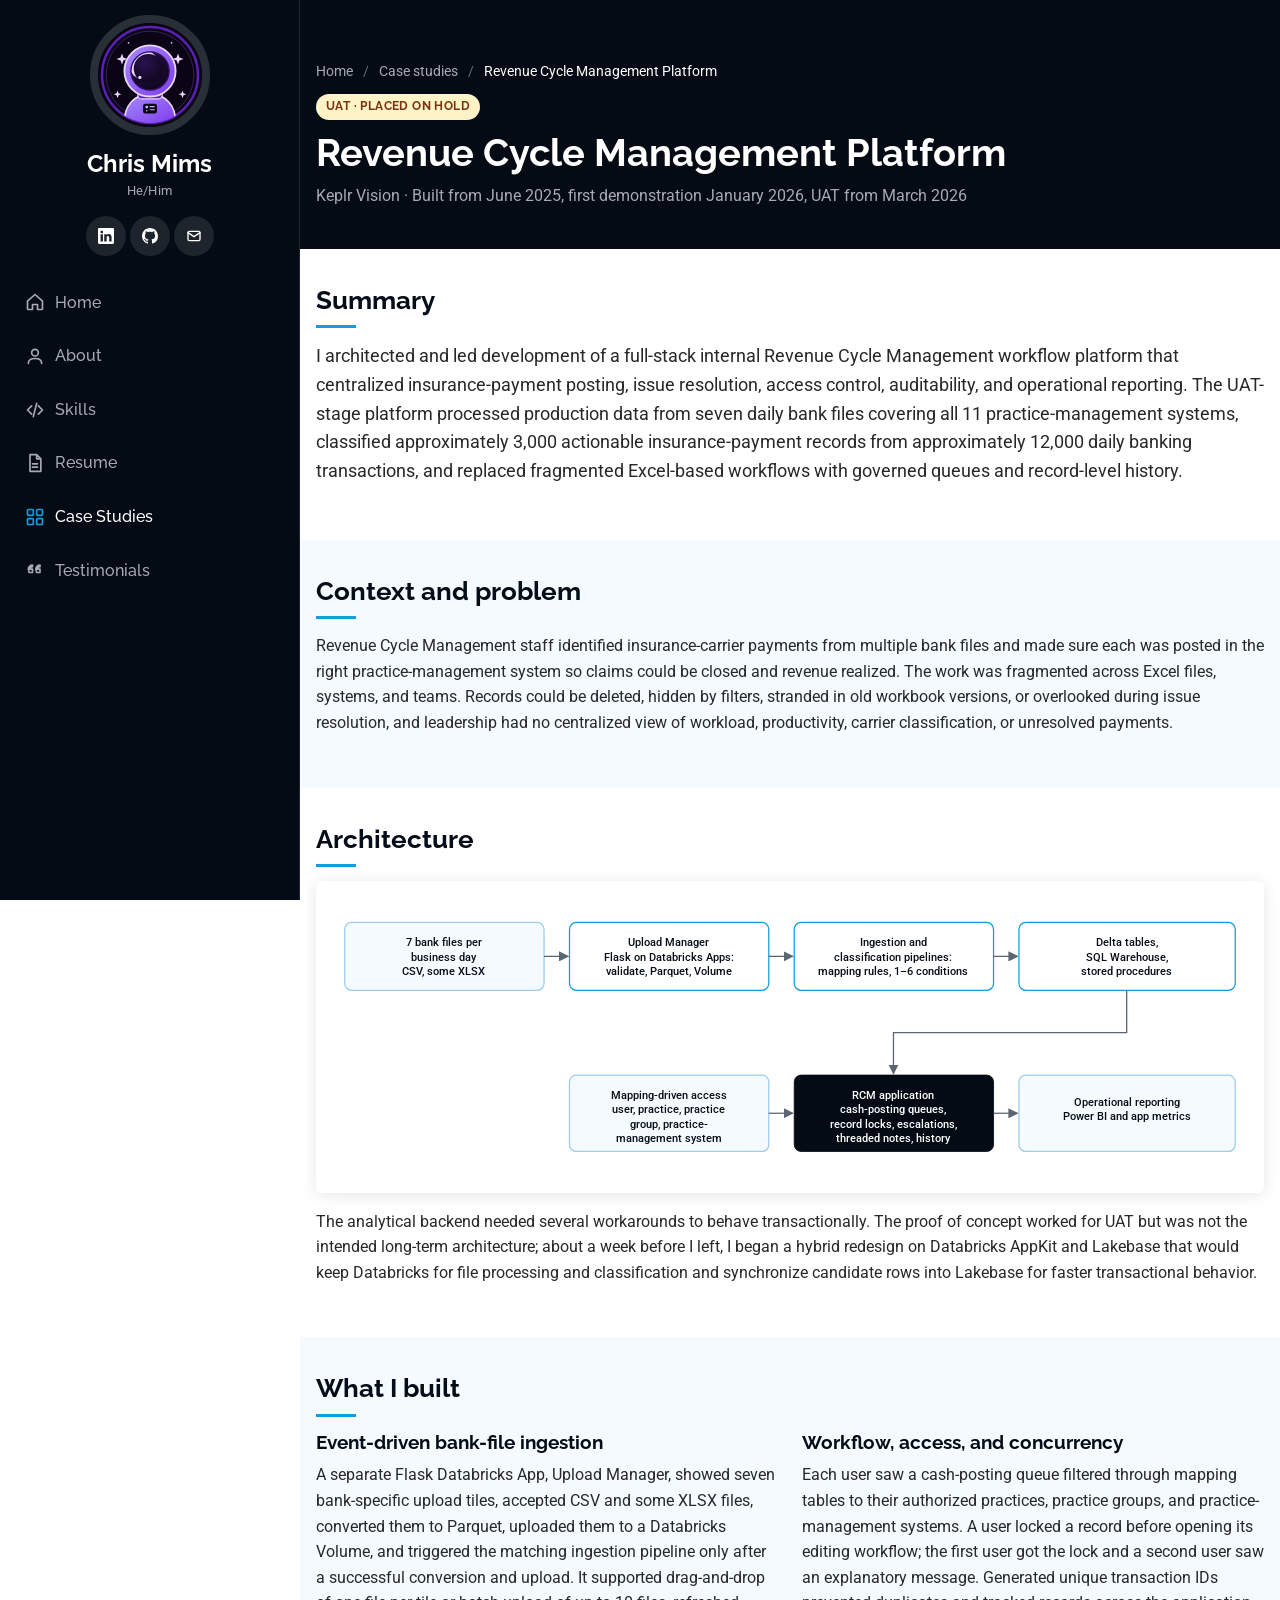
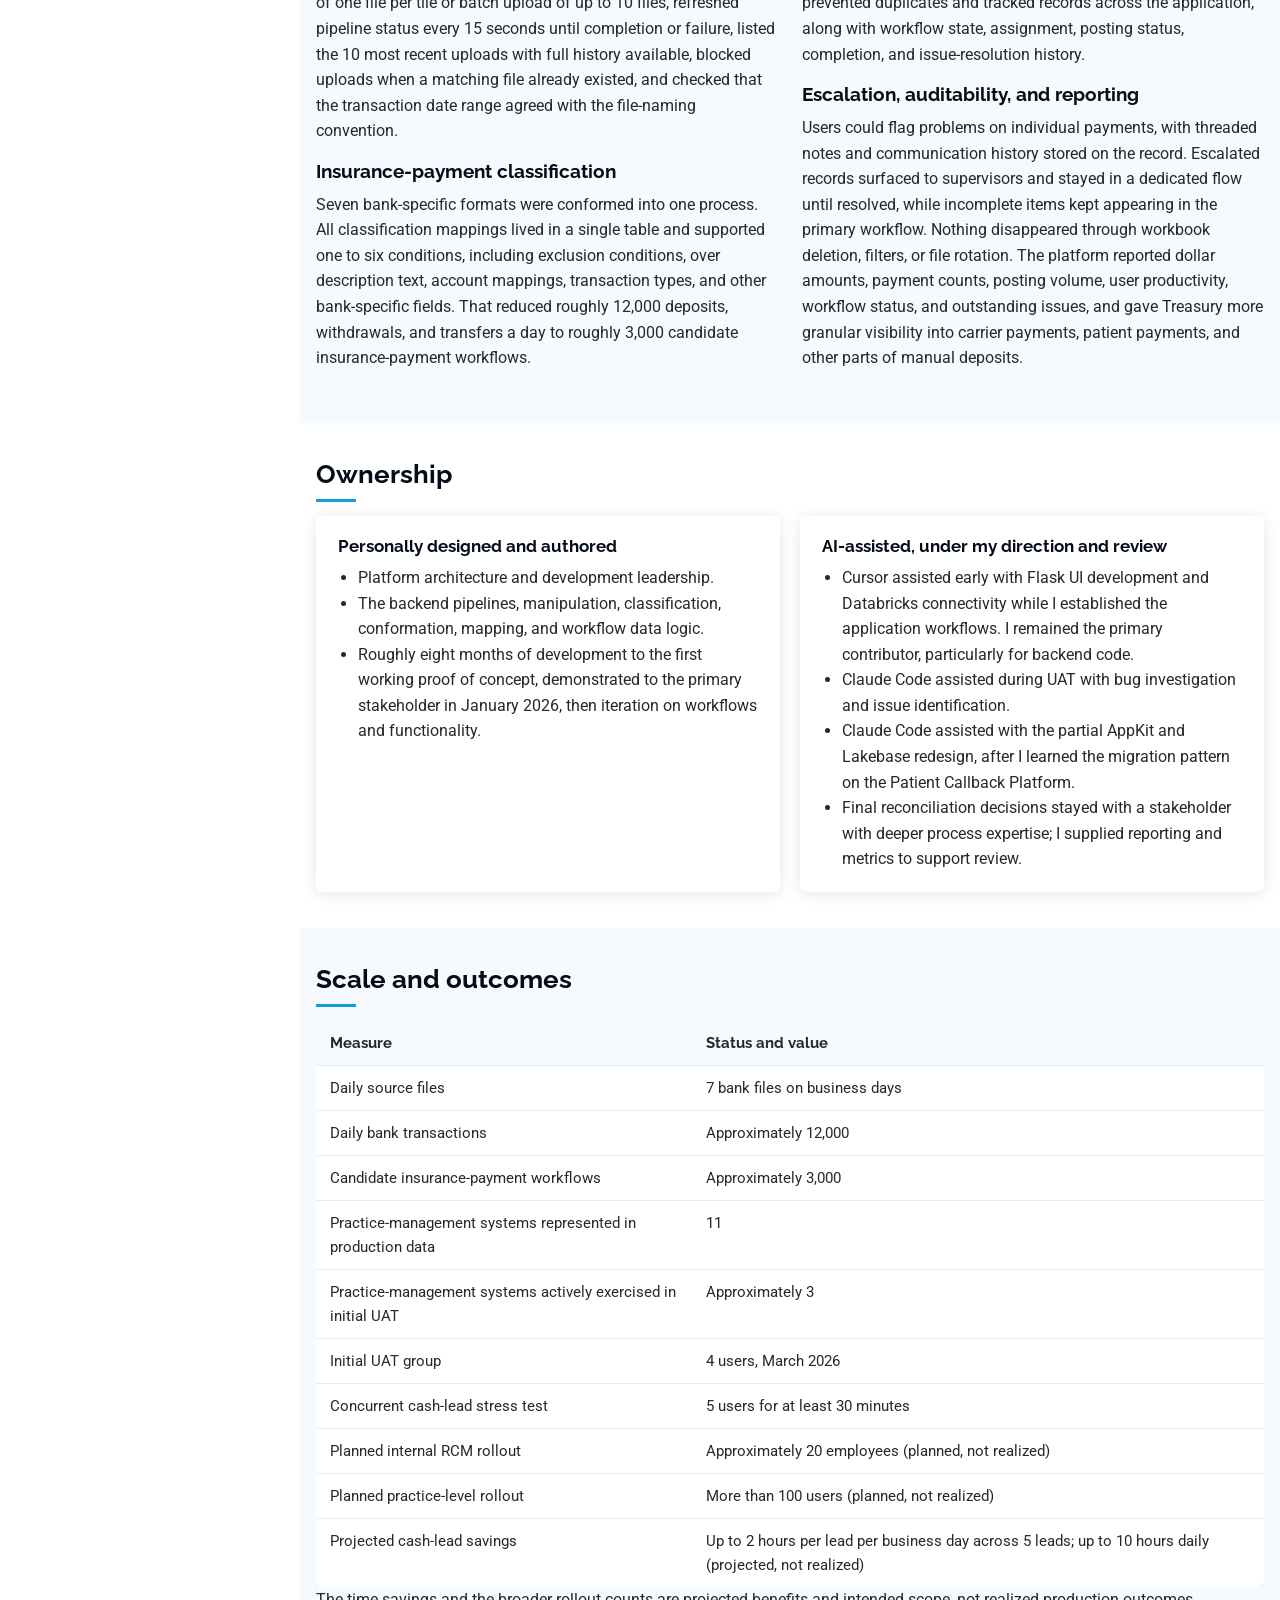
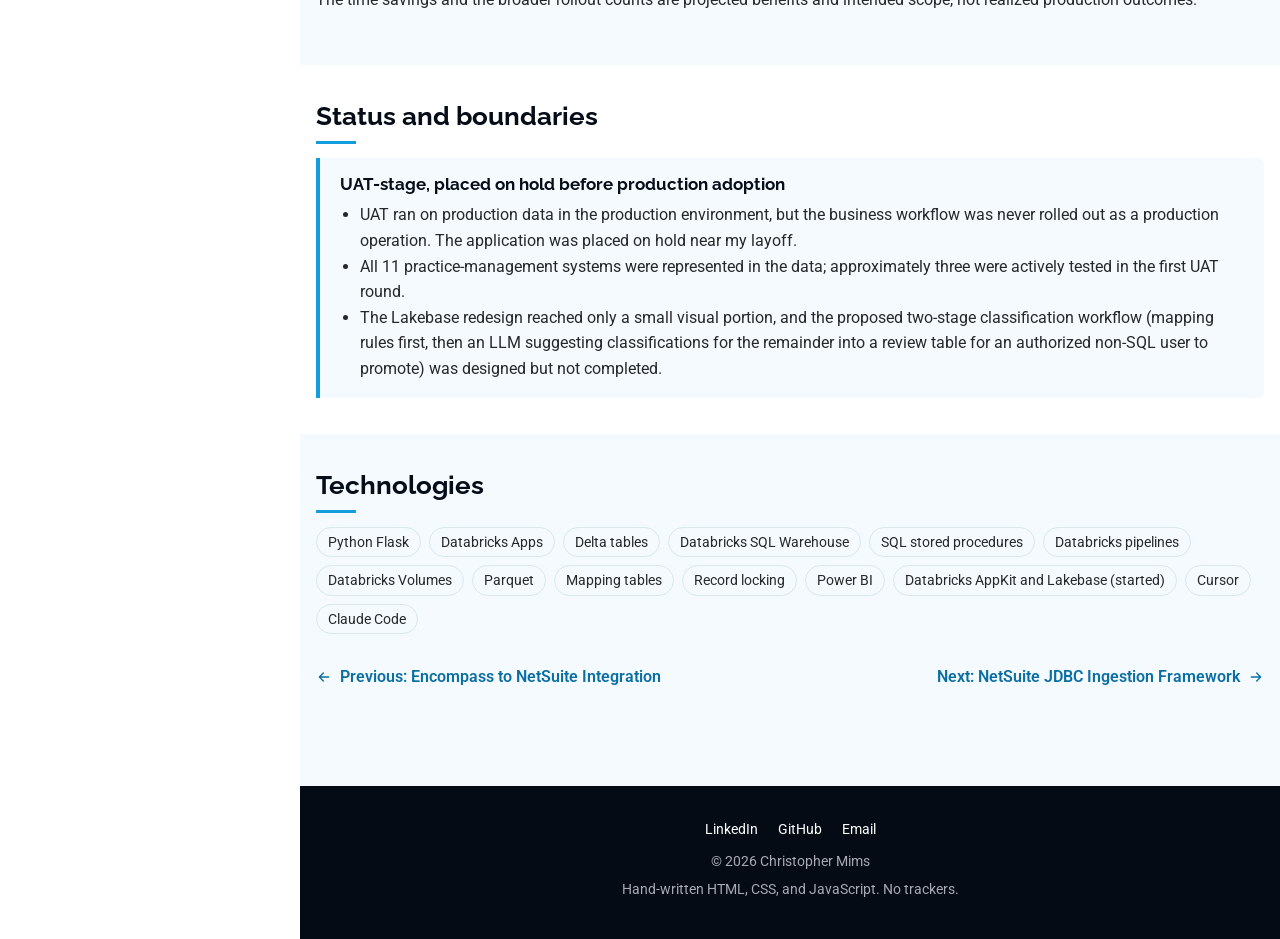
==== case-studies/revenue-cycle-management-platform.html @ 42998245 "Build the portfolio site Hand-written static site replacing the old template-based resume page: home" ====
<!DOCTYPE html>
<html lang="en">
<head>
  <meta charset="utf-8">
  <meta name="viewport" content="width=device-width, initial-scale=1">
  <title>Revenue Cycle Management Platform | Christopher Mims</title>
  <meta name="description" content="Case study: a UAT-stage full-stack Revenue Cycle Management workflow platform on Databricks that turned ~12,000 daily bank transactions into ~3,000 governed insurance-payment workflows with locking, escalations, and audit history.">
  <link rel="canonical" href="https://data-chris24.github.io/case-studies/revenue-cycle-management-platform.html">
  <meta name="theme-color" content="#040b14">
  <meta property="og:type" content="article">
  <meta property="og:title" content="Revenue Cycle Management Platform | Christopher Mims">
  <meta property="og:description" content="UAT-stage workflow platform: event-driven bank-file ingestion, rule-based classification, record locking, escalations, and audit history.">
  <meta property="og:url" content="https://data-chris24.github.io/case-studies/revenue-cycle-management-platform.html">
  <meta property="og:image" content="https://data-chris24.github.io/assets/img/og-image.png">
  <meta name="twitter:card" content="summary_large_image">
  <link rel="icon" href="../assets/img/favicon.svg" type="image/svg+xml">
  <link rel="icon" href="../assets/img/favicon-32.png" sizes="32x32" type="image/png">
  <link rel="apple-touch-icon" href="../assets/img/favicon-180.png">
  <link rel="preconnect" href="https://fonts.googleapis.com">
  <link rel="preconnect" href="https://fonts.gstatic.com" crossorigin>
  <link href="https://fonts.googleapis.com/css2?family=Raleway:wght@400;500;600;700&family=Roboto:wght@400;700&display=swap" rel="stylesheet">
  <link rel="stylesheet" href="../assets/css/style.css">
</head>
<body class="cs">
<a class="skip" href="#main">Skip to content</a>

<svg xmlns="http://www.w3.org/2000/svg" style="display:none" aria-hidden="true">
  <symbol id="i-menu" viewBox="0 0 24 24"><path d="M3 6h18M3 12h18M3 18h18"/></symbol>
  <symbol id="i-close" viewBox="0 0 24 24"><path d="M6 6l12 12M18 6L6 18"/></symbol>
  <symbol id="i-home" viewBox="0 0 24 24"><path d="M3 11l9-8 9 8v9a1 1 0 0 1-1 1h-5v-6H9v6H4a1 1 0 0 1-1-1z"/></symbol>
  <symbol id="i-user" viewBox="0 0 24 24"><circle cx="12" cy="8" r="4"/><path d="M4 21c0-4 3.6-6 8-6s8 2 8 6"/></symbol>
  <symbol id="i-code" viewBox="0 0 24 24"><path d="M8 7l-5 5 5 5M16 7l5 5-5 5M14 4l-4 16"/></symbol>
  <symbol id="i-doc" viewBox="0 0 24 24"><path d="M6 2h8l5 5v15H6zM14 2v5h5M9 13h6M9 17h6"/></symbol>
  <symbol id="i-grid" viewBox="0 0 24 24"><rect x="3" y="3" width="7" height="7" rx="1"/><rect x="14" y="3" width="7" height="7" rx="1"/><rect x="3" y="14" width="7" height="7" rx="1"/><rect x="14" y="14" width="7" height="7" rx="1"/></symbol>
  <symbol id="i-quote" viewBox="0 0 24 24"><path d="M5 15h4v-4H6a3 3 0 0 1 3-3V6a5 5 0 0 0-5 5zM14 15h4v-4h-3a3 3 0 0 1 3-3V6a5 5 0 0 0-5 5z"/></symbol>
  <symbol id="i-arrow-right" viewBox="0 0 24 24"><path d="M5 12h14M13 6l6 6-6 6"/></symbol>
  <symbol id="i-arrow-left" viewBox="0 0 24 24"><path d="M19 12H5M11 6l-6 6 6 6"/></symbol>
  <symbol id="i-mail" viewBox="0 0 24 24"><rect x="3" y="5" width="18" height="14" rx="2"/><path d="M3 7l9 6 9-6"/></symbol>
  <symbol id="i-github" viewBox="0 0 16 16"><path d="M8 0C3.58 0 0 3.58 0 8c0 3.54 2.29 6.53 5.47 7.59.4.07.55-.17.55-.38 0-.19-.01-.82-.01-1.49-2.01.37-2.53-.49-2.69-.94-.09-.23-.48-.94-.82-1.13-.28-.15-.68-.52-.01-.53.63-.01 1.08.58 1.23.82.72 1.21 1.87.87 2.33.66.07-.52.28-.87.51-1.07-1.78-.2-3.64-.89-3.64-3.95 0-.87.31-1.59.82-2.15-.08-.2-.36-1.02.08-2.12 0 0 .67-.21 2.2.82.64-.18 1.32-.27 2-.27.68 0 1.36.09 2 .27 1.53-1.04 2.2-.82 2.2-.82.44 1.1.16 1.92.08 2.12.51.56.82 1.27.82 2.15 0 3.07-1.87 3.75-3.65 3.95.29.25.54.73.54 1.48 0 1.07-.01 1.93-.01 2.2 0 .21.15.46.55.38A8.012 8.012 0 0 0 16 8c0-4.42-3.58-8-8-8z"/></symbol>
  <symbol id="i-linkedin" viewBox="0 0 16 16"><path d="M0 1.146C0 .513.526 0 1.175 0h13.65C15.474 0 16 .513 16 1.146v13.708c0 .633-.526 1.146-1.175 1.146H1.175C.526 16 0 15.487 0 14.854V1.146zm4.943 12.248V6.169H2.542v7.225h2.401zm-1.2-8.212c.837 0 1.358-.554 1.358-1.248-.015-.709-.52-1.248-1.342-1.248-.822 0-1.359.54-1.359 1.248 0 .694.521 1.248 1.327 1.248h.016zm4.908 8.212V9.359c0-.216.016-.432.08-.586.173-.431.568-.878 1.232-.878.869 0 1.216.662 1.216 1.634v3.865h2.401V9.25c0-2.22-1.184-3.252-2.764-3.252-1.274 0-1.845.7-2.165 1.193v.025h-.016a5.54 5.54 0 0 1 .016-.025V6.169h-2.4c.03.678 0 7.225 0 7.225h2.4z"/></symbol>
</svg>

<button class="nav-toggle" aria-controls="sidebar" aria-expanded="false" aria-label="Open menu">
  <svg class="icon icon--open"><use href="#i-menu"/></svg>
  <svg class="icon icon--close"><use href="#i-close"/></svg>
</button>

<header id="sidebar" class="sidebar">
  <div class="logo"><a href="../index.html"><img src="../assets/img/logo.svg" alt="DataChris24 astronaut logo" width="120" height="120"></a></div>
  <p class="name">Chris Mims</p>
  <p class="pronouns">He/Him</p>
  <ul class="social">
    <li><a href="https://www.linkedin.com/in/datachris24m/" aria-label="LinkedIn profile"><svg class="icon icon--fill"><use href="#i-linkedin"/></svg></a></li>
    <li><a href="https://github.com/Data-Chris24" aria-label="GitHub profile"><svg class="icon icon--fill"><use href="#i-github"/></svg></a></li>
    <li><a href="mailto:datachris24@gmail.com" aria-label="Email Chris"><svg class="icon"><use href="#i-mail"/></svg></a></li>
  </ul>
  <nav aria-label="Primary">
    <ul>
      <li><a href="../index.html"><svg class="icon"><use href="#i-home"/></svg>Home</a></li>
      <li><a href="../index.html#about"><svg class="icon"><use href="#i-user"/></svg>About</a></li>
      <li><a href="../index.html#skills"><svg class="icon"><use href="#i-code"/></svg>Skills</a></li>
      <li><a href="../index.html#resume"><svg class="icon"><use href="#i-doc"/></svg>Resume</a></li>
      <li><a href="../index.html#case-studies" class="active" aria-current="true"><svg class="icon"><use href="#i-grid"/></svg>Case Studies</a></li>
      <li><a href="../index.html#testimonials"><svg class="icon"><use href="#i-quote"/></svg>Testimonials</a></li>
    </ul>
  </nav>
</header>

<main id="main">
  <div class="page-title">
    <div class="container">
      <nav class="breadcrumbs" aria-label="Breadcrumb">
        <ol><li><a href="../index.html">Home</a></li><li><a href="../index.html#case-studies">Case studies</a></li><li>Revenue Cycle Management Platform</li></ol>
      </nav>
      <span class="badge badge--uat">UAT · placed on hold</span>
      <h1>Revenue Cycle Management Platform</h1>
      <p class="meta">Keplr Vision · Built from June 2025, first demonstration January 2026, UAT from March 2026</p>
    </div>
  </div>

  <section>
    <div class="container">
      <h2>Summary</h2>
      <p class="summary">I architected and led development of a full-stack internal Revenue Cycle Management workflow platform that centralized insurance-payment posting, issue resolution, access control, auditability, and operational reporting. The UAT-stage platform processed production data from seven daily bank files covering all 11 practice-management systems, classified approximately 3,000 actionable insurance-payment records from approximately 12,000 daily banking transactions, and replaced fragmented Excel-based workflows with governed queues and record-level history.</p>
    </div>
  </section>

  <section class="light">
    <div class="container">
      <h2>Context and problem</h2>
      <p>Revenue Cycle Management staff identified insurance-carrier payments from multiple bank files and made sure each was posted in the right practice-management system so claims could be closed and revenue realized. The work was fragmented across Excel files, systems, and teams. Records could be deleted, hidden by filters, stranded in old workbook versions, or overlooked during issue resolution, and leadership had no centralized view of workload, productivity, carrier classification, or unresolved payments.</p>
    </div>
  </section>

  <section>
    <div class="container">
      <h2>Architecture</h2>
      <div class="diagram">
        <svg viewBox="0 0 1080 330" role="img" aria-labelledby="d-title d-desc">
          <title id="d-title">Revenue Cycle Management platform architecture</title>
          <desc id="d-desc">Seven daily bank files are uploaded through a Flask Upload Manager on Databricks Apps that validates them, converts them to Parquet, stores them in a Databricks Volume, and triggers ingestion. Pipelines classify transactions with centralized mapping rules into Delta tables served through a SQL Warehouse and stored procedures. The RCM application presents cash-posting queues with record locks, escalations, and threaded notes, filtered by mapping-driven access, and feeds operational reporting.</desc>
          <defs><marker id="arrowhead" markerWidth="8" markerHeight="8" refX="7" refY="4" orient="auto"><path d="M0 0L8 4 0 8z" fill="#5c6672"/></marker></defs>
          <g>
            <rect class="box-soft" x="15" y="30" width="235" height="80" rx="8"/>
            <text class="label" x="132" y="58" text-anchor="middle"><tspan x="132">7 bank files per</tspan><tspan x="132" dy="17">business day</tspan><tspan x="132" dy="17">CSV, some XLSX</tspan></text>
            <rect class="box" x="280" y="30" width="235" height="80" rx="8"/>
            <text class="label" x="397" y="58" text-anchor="middle"><tspan x="397">Upload Manager</tspan><tspan x="397" dy="17">Flask on Databricks Apps:</tspan><tspan x="397" dy="17">validate, Parquet, Volume</tspan></text>
            <rect class="box" x="545" y="30" width="235" height="80" rx="8"/>
            <text class="label" x="662" y="58" text-anchor="middle"><tspan x="662">Ingestion and</tspan><tspan x="662" dy="17">classification pipelines:</tspan><tspan x="662" dy="17">mapping rules, 1–6 conditions</tspan></text>
            <rect class="box" x="810" y="30" width="255" height="80" rx="8"/>
            <text class="label" x="937" y="58" text-anchor="middle"><tspan x="937">Delta tables,</tspan><tspan x="937" dy="17">SQL Warehouse,</tspan><tspan x="937" dy="17">stored procedures</tspan></text>

            <rect class="box-soft" x="280" y="210" width="235" height="90" rx="8"/>
            <text class="label" x="397" y="238" text-anchor="middle"><tspan x="397">Mapping-driven access</tspan><tspan x="397" dy="17">user, practice, practice</tspan><tspan x="397" dy="17">group, practice-</tspan><tspan x="397" dy="17">management system</tspan></text>
            <rect class="box-dark" x="545" y="210" width="235" height="90" rx="8"/>
            <text class="label-light" x="662" y="238" text-anchor="middle"><tspan x="662">RCM application</tspan><tspan x="662" dy="17">cash-posting queues,</tspan><tspan x="662" dy="17">record locks, escalations,</tspan><tspan x="662" dy="17">threaded notes, history</tspan></text>
            <rect class="box-soft" x="810" y="210" width="255" height="90" rx="8"/>
            <text class="label" x="937" y="246" text-anchor="middle"><tspan x="937">Operational reporting</tspan><tspan x="937" dy="17">Power BI and app metrics</tspan></text>
          </g>
          <g class="arrow">
            <path d="M250 70H278"/><path d="M515 70H543"/><path d="M780 70H808"/>
            <path d="M937 110V160H662V208"/>
            <path d="M515 255H543"/><path d="M780 255H808"/>
          </g>
        </svg>
      </div>
      <p>The analytical backend needed several workarounds to behave transactionally. The proof of concept worked for UAT but was not the intended long-term architecture; about a week before I left, I began a hybrid redesign on Databricks AppKit and Lakebase that would keep Databricks for file processing and classification and synchronize candidate rows into Lakebase for faster transactional behavior.</p>
    </div>
  </section>

  <section class="light">
    <div class="container">
      <h2>What I built</h2>
      <div class="two-col">
        <div>
          <h3>Event-driven bank-file ingestion</h3>
          <p>A separate Flask Databricks App, Upload Manager, showed seven bank-specific upload tiles, accepted CSV and some XLSX files, converted them to Parquet, uploaded them to a Databricks Volume, and triggered the matching ingestion pipeline only after a successful conversion and upload. It supported drag-and-drop of one file per tile or batch upload of up to 10 files, refreshed pipeline status every 15 seconds until completion or failure, listed the 10 most recent uploads with full history available, blocked uploads when a matching file already existed, and checked that the transaction date range agreed with the file-naming convention.</p>
          <h3>Insurance-payment classification</h3>
          <p>Seven bank-specific formats were conformed into one process. All classification mappings lived in a single table and supported one to six conditions, including exclusion conditions, over description text, account mappings, transaction types, and other bank-specific fields. That reduced roughly 12,000 deposits, withdrawals, and transfers a day to roughly 3,000 candidate insurance-payment workflows.</p>
        </div>
        <div>
          <h3>Workflow, access, and concurrency</h3>
          <p>Each user saw a cash-posting queue filtered through mapping tables to their authorized practices, practice groups, and practice-management systems. A user locked a record before opening its editing workflow; the first user got the lock and a second user saw an explanatory message. Generated unique transaction IDs prevented duplicates and tracked records across the application, along with workflow state, assignment, posting status, completion, and issue-resolution history.</p>
          <h3>Escalation, auditability, and reporting</h3>
          <p>Users could flag problems on individual payments, with threaded notes and communication history stored on the record. Escalated records surfaced to supervisors and stayed in a dedicated flow until resolved, while incomplete items kept appearing in the primary workflow. Nothing disappeared through workbook deletion, filters, or file rotation. The platform reported dollar amounts, payment counts, posting volume, user productivity, workflow status, and outstanding issues, and gave Treasury more granular visibility into carrier payments, patient payments, and other parts of manual deposits.</p>
        </div>
      </div>
    </div>
  </section>

  <section>
    <div class="container">
      <h2>Ownership</h2>
      <div class="ownership">
        <div class="box">
          <h3>Personally designed and authored</h3>
          <ul>
            <li>Platform architecture and development leadership.</li>
            <li>The backend pipelines, manipulation, classification, conformation, mapping, and workflow data logic.</li>
            <li>Roughly eight months of development to the first working proof of concept, demonstrated to the primary stakeholder in January 2026, then iteration on workflows and functionality.</li>
          </ul>
        </div>
        <div class="box">
          <h3>AI-assisted, under my direction and review</h3>
          <ul>
            <li>Cursor assisted early with Flask UI development and Databricks connectivity while I established the application workflows. I remained the primary contributor, particularly for backend code.</li>
            <li>Claude Code assisted during UAT with bug investigation and issue identification.</li>
            <li>Claude Code assisted with the partial AppKit and Lakebase redesign, after I learned the migration pattern on the Patient Callback Platform.</li>
            <li>Final reconciliation decisions stayed with a stakeholder with deeper process expertise; I supplied reporting and metrics to support review.</li>
          </ul>
        </div>
      </div>
    </div>
  </section>

  <section class="light">
    <div class="container">
      <h2>Scale and outcomes</h2>
      <div class="table-wrap">
        <table>
          <thead><tr><th scope="col">Measure</th><th scope="col">Status and value</th></tr></thead>
          <tbody>
            <tr><td>Daily source files</td><td>7 bank files on business days</td></tr>
            <tr><td>Daily bank transactions</td><td>Approximately 12,000</td></tr>
            <tr><td>Candidate insurance-payment workflows</td><td>Approximately 3,000</td></tr>
            <tr><td>Practice-management systems represented in production data</td><td>11</td></tr>
            <tr><td>Practice-management systems actively exercised in initial UAT</td><td>Approximately 3</td></tr>
            <tr><td>Initial UAT group</td><td>4 users, March 2026</td></tr>
            <tr><td>Concurrent cash-lead stress test</td><td>5 users for at least 30 minutes</td></tr>
            <tr><td>Planned internal RCM rollout</td><td>Approximately 20 employees (planned, not realized)</td></tr>
            <tr><td>Planned practice-level rollout</td><td>More than 100 users (planned, not realized)</td></tr>
            <tr><td>Projected cash-lead savings</td><td>Up to 2 hours per lead per business day across 5 leads; up to 10 hours daily (projected, not realized)</td></tr>
          </tbody>
        </table>
      </div>
      <p>The time savings and the broader rollout counts are projected benefits and intended scope, not realized production outcomes.</p>
    </div>
  </section>

  <section>
    <div class="container">
      <h2>Status and boundaries</h2>
      <div class="callout">
        <h3>UAT-stage, placed on hold before production adoption</h3>
        <ul>
          <li>UAT ran on production data in the production environment, but the business workflow was never rolled out as a production operation. The application was placed on hold near my layoff.</li>
          <li>All 11 practice-management systems were represented in the data; approximately three were actively tested in the first UAT round.</li>
          <li>The Lakebase redesign reached only a small visual portion, and the proposed two-stage classification workflow (mapping rules first, then an LLM suggesting classifications for the remainder into a review table for an authorized non-SQL user to promote) was designed but not completed.</li>
        </ul>
      </div>
    </div>
  </section>

  <section class="light">
    <div class="container">
      <h2>Technologies</h2>
      <ul class="chips">
        <li>Python Flask</li><li>Databricks Apps</li><li>Delta tables</li><li>Databricks SQL Warehouse</li><li>SQL stored procedures</li><li>Databricks pipelines</li><li>Databricks Volumes</li><li>Parquet</li><li>Mapping tables</li><li>Record locking</li><li>Power BI</li><li>Databricks AppKit and Lakebase (started)</li><li>Cursor</li><li>Claude Code</li>
      </ul>
      <nav class="pager" aria-label="Case study navigation">
        <a href="encompass-netsuite-integration.html"><svg class="icon"><use href="#i-arrow-left"/></svg> Previous: Encompass to NetSuite Integration</a>
        <a href="netsuite-jdbc-ingestion.html">Next: NetSuite JDBC Ingestion Framework <svg class="icon"><use href="#i-arrow-right"/></svg></a>
      </nav>
    </div>
  </section>
</main>

<footer class="site-footer">
  <div class="links">
    <a href="https://www.linkedin.com/in/datachris24m/">LinkedIn</a>
    <a href="https://github.com/Data-Chris24">GitHub</a>
    <a href="mailto:datachris24@gmail.com">Email</a>
  </div>
  <p>&copy; <span id="year">2026</span> Christopher Mims</p>
  <p>Hand-written HTML, CSS, and JavaScript. No trackers.</p>
</footer>

<script src="../assets/js/main.js" defer></script>
</body>
</html>
---- assets/css/style.css ----
/* data-chris24.github.io — hand-written stylesheet
   Look derived from the iPortfolio layout the previous site used; all CSS here is original. */

:root {
  --font-body: "Roboto", system-ui, -apple-system, "Segoe UI", Arial, sans-serif;
  --font-heading: "Raleway", "Roboto", system-ui, sans-serif;

  --bg: #ffffff;
  --bg-light: #f4fafd;
  --bg-dark: #040b14;
  --surface: #ffffff;
  --surface-dark: #151f2b;
  --text: #272829;
  --muted: #5c6672;
  --heading: #050d18;
  --accent: #149ddd;        /* decorative: borders, icons, badges */
  --link: #0b6fa4;          /* text links: AA contrast on white */
  --nav: #a8a9b4;
  --nav-hover: #ffffff;
  --contrast: #ffffff;

  /* brand purples (logo + hero) */
  --violet: #8b5cf6;
  --violet-deep: #5b21b6;
  --lavender: #e9d5ff;
  --space-1: #120826;
  --space-2: #1b0b3f;

  --sidebar-w: 300px;
  --section-pad: 60px;
  --radius: 6px;
  --shadow: 0 2px 15px rgba(0, 0, 0, 0.1);
}

/* ---------- base ---------- */
*, *::before, *::after { box-sizing: border-box; }
html { scroll-behavior: smooth; }
body {
  margin: 0;
  font-family: var(--font-body);
  color: var(--text);
  background: var(--bg);
  line-height: 1.6;
  -webkit-font-smoothing: antialiased;
}
h1, h2, h3, h4 { font-family: var(--font-heading); color: var(--heading); margin: 0 0 .5em; line-height: 1.2; }
p { margin: 0 0 1em; }
a { color: var(--link); text-decoration: none; }
a:hover { text-decoration: underline; }
img { max-width: 100%; height: auto; display: block; }
ul { margin: 0 0 1em; padding-left: 20px; }
table { border-collapse: collapse; width: 100%; }
:focus-visible { outline: 3px solid var(--accent); outline-offset: 2px; }

.sr-only {
  position: absolute; width: 1px; height: 1px; padding: 0; margin: -1px;
  overflow: hidden; clip: rect(0 0 0 0); white-space: nowrap; border: 0;
}
.skip {
  position: absolute; left: 8px; top: -60px; z-index: 10000;
  background: var(--accent); color: var(--contrast); padding: 8px 14px; border-radius: var(--radius);
}
.skip:focus { top: 8px; }

.icon {
  width: 1em; height: 1em; fill: none; stroke: currentColor; stroke-width: 2;
  stroke-linecap: round; stroke-linejoin: round; vertical-align: -0.15em; flex-shrink: 0;
}
.icon--fill { fill: currentColor; stroke: none; }

.container { width: 100%; max-width: 1140px; margin: 0 auto; padding: 0 16px; }

/* ---------- sidebar ---------- */
.sidebar {
  position: fixed; top: 0; left: 0; bottom: 0; width: var(--sidebar-w);
  padding: 0 15px; overflow-y: auto; z-index: 997;
  background: var(--bg-dark); color: var(--contrast);
  border-right: 1px solid rgba(255, 255, 255, 0.1);
  transition: transform 0.3s ease-in-out;
}
.sidebar .logo {
  width: 120px; height: 120px; margin: 15px auto; border-radius: 50%;
  border: 8px solid rgba(255, 255, 255, 0.15); overflow: hidden;
}
.sidebar .logo img { width: 100%; height: 100%; }
.sidebar .name { font-family: var(--font-heading); font-size: 24px; font-weight: 700; color: var(--contrast); text-align: center; margin: 0; line-height: 1.2; }
.sidebar .pronouns { color: var(--nav); font-size: 13px; text-align: center; margin: 2px 0 14px; letter-spacing: .3px; }
.sidebar .social { display: flex; justify-content: center; gap: 4px; margin: 0 0 20px; padding: 0; list-style: none; }
.sidebar .social a {
  display: inline-flex; align-items: center; justify-content: center; width: 40px; height: 40px;
  border-radius: 50%; background: rgba(255, 255, 255, 0.1); color: var(--contrast); font-size: 16px; transition: 0.3s;
}
.sidebar .social a:hover { background: var(--accent); text-decoration: none; }
.sidebar nav ul { list-style: none; margin: 0; padding: 0 0 20px; }
.sidebar nav a {
  display: flex; align-items: center; gap: 10px; padding: 14px 10px; width: 100%;
  color: var(--nav); font-family: var(--font-heading); font-size: 16px; font-weight: 500; white-space: nowrap; transition: 0.3s;
}
.sidebar nav a .icon { font-size: 20px; }
.sidebar nav a:hover, .sidebar nav a.active { color: var(--nav-hover); text-decoration: none; }
.sidebar nav a:hover .icon, .sidebar nav a.active .icon { color: var(--accent); }

.nav-toggle {
  position: fixed; top: 15px; right: 15px; z-index: 9999;
  width: 40px; height: 40px; border-radius: 50%; border: 0; cursor: pointer;
  background: var(--accent); color: var(--contrast); font-size: 22px;
  display: flex; align-items: center; justify-content: center;
}
.nav-toggle:hover { background: #2fabe4; }
.nav-toggle .icon--close { display: none; }
.nav-toggle[aria-expanded="true"] .icon--open { display: none; }
.nav-toggle[aria-expanded="true"] .icon--close { display: block; }

@media (min-width: 1200px) {
  .nav-toggle { display: none; }
  main, .site-footer { margin-left: var(--sidebar-w); }
}
@media (max-width: 1199px) {
  .sidebar { transform: translateX(-100%); }
  .sidebar.open { transform: none; }
}

/* ---------- sections ---------- */
section { padding: var(--section-pad) 0; overflow: clip; }
.light { background: var(--bg-light); }
.section-title { padding-bottom: 40px; }
.section-title h2 {
  font-size: 32px; font-weight: 700; margin-bottom: 20px; padding-bottom: 20px; position: relative;
}
.section-title h2::after {
  content: ""; position: absolute; left: 0; bottom: 0; width: 50px; height: 3px; background: var(--accent);
}
.section-title p { margin: 0; color: var(--muted); }

/* ---------- hero ---------- */
.hero {
  position: relative; min-height: 100vh; display: flex; align-items: center;
  padding: 80px 0; background: var(--space-1); color: var(--contrast);
}
.hero canvas { position: absolute; inset: 0; width: 100%; height: 100%; z-index: 1; }
.hero::before { content: ""; position: absolute; inset: 0; z-index: 2; background: rgba(4, 11, 20, 0.28); }
.hero .container { position: relative; z-index: 3; }
.hero h1 { margin: 0; font-size: 64px; font-weight: 700; color: var(--contrast); }
.hero p { margin: 5px 0 0; font-size: 26px; }
.hero .typed { letter-spacing: 1px; border-bottom: 2px solid var(--accent); }
.hero .typed-cursor { color: var(--lavender); }
.hero .hero-links { margin-top: 28px; display: flex; gap: 12px; flex-wrap: wrap; }
.btn {
  display: inline-flex; align-items: center; gap: 8px; padding: 10px 22px; border-radius: 999px;
  font-family: var(--font-heading); font-weight: 600; font-size: 15px; transition: 0.3s;
}
.btn-primary { background: var(--accent); color: var(--contrast); }
.btn-primary:hover { background: #2fabe4; text-decoration: none; }
.btn-ghost { border: 2px solid rgba(255, 255, 255, 0.5); color: var(--contrast); }
.btn-ghost:hover { border-color: var(--contrast); text-decoration: none; }

@media (max-width: 768px) {
  .hero h1 { font-size: 36px; }
  .hero p { font-size: 20px; }
}

/* ---------- about ---------- */
.about-grid { display: grid; grid-template-columns: 1fr; gap: 32px; align-items: start; }
.about-grid img { border-radius: var(--radius); box-shadow: var(--shadow); }
.about h3 { font-size: 24px; font-weight: 700; }
.about .lead { font-style: italic; color: var(--muted); }
.facts { list-style: none; padding: 0; margin: 20px 0; display: grid; gap: 12px; }
.facts li { display: flex; gap: 8px; align-items: baseline; }
.facts .icon { color: var(--accent); }
@media (min-width: 992px) { .about-grid { grid-template-columns: 1fr 2fr; } }

/* ---------- skills ---------- */
.skills-grid { display: grid; grid-template-columns: 1fr; gap: 24px; }
.skill-group { background: var(--surface); border-radius: var(--radius); box-shadow: var(--shadow); padding: 22px 24px; }
.skill-group h3 { font-size: 17px; font-weight: 700; margin-bottom: 10px; }
.chips { list-style: none; padding: 0; margin: 0; display: flex; flex-wrap: wrap; gap: 8px; }
.chips li {
  background: var(--bg-light); border: 1px solid #d8e7f0; border-radius: 999px;
  padding: 3px 11px; font-size: 14px; color: var(--text);
}
.skill-group .chips li { background: #f0f7fb; }
@media (min-width: 768px) { .skills-grid { grid-template-columns: 1fr 1fr; } }

/* ---------- resume ---------- */
.resume-grid { display: grid; grid-template-columns: 1fr; gap: 40px; }
.resume-title { font-size: 26px; font-weight: 700; margin: 20px 0; }
.resume-item { position: relative; padding: 0 0 24px 20px; margin-top: -2px; border-left: 2px solid var(--accent); }
.resume-item::before {
  content: ""; position: absolute; left: -9px; top: 0; width: 16px; height: 16px;
  border-radius: 50%; background: var(--bg); border: 2px solid var(--accent);
}
.resume-item:last-child { padding-bottom: 0; }
.resume-item h4 { font-size: 20px; font-weight: 600; text-transform: uppercase; color: #3d4046; margin-bottom: 6px; }
.resume-item .org { font-size: 16px; font-weight: 500; text-transform: uppercase; color: #5a5d63; margin: 0 0 6px; }
.resume-item .when {
  display: inline-block; font-size: 15px; font-weight: 600; padding: 4px 14px; margin-bottom: 10px;
  background: var(--bg-light); border-radius: var(--radius);
}
.resume-item .scope { font-size: 14px; color: var(--muted); margin: -4px 0 10px; }
.resume-item ul { padding-left: 20px; margin: 0; }
.resume-item li { padding-bottom: 8px; }
@media (min-width: 992px) { .resume-grid { grid-template-columns: 1fr 1.6fr; } }

/* ---------- cards (case studies, public analysis) ---------- */
.cards { display: grid; grid-template-columns: repeat(auto-fill, minmax(290px, 1fr)); gap: 24px; }
.card {
  display: flex; flex-direction: column; gap: 10px; background: var(--surface);
  border-radius: var(--radius); box-shadow: var(--shadow); padding: 24px; transition: transform 0.3s, box-shadow 0.3s;
}
.card:hover { transform: translateY(-4px); box-shadow: 0 8px 24px rgba(0, 0, 0, 0.12); }
.card h3 { font-size: 20px; margin: 0; }
.card h3 a { color: var(--heading); }
.card .org { font-size: 13px; color: var(--muted); text-transform: uppercase; letter-spacing: .4px; }
.card p { margin: 0; flex-grow: 1; }
.metrics { list-style: none; padding: 0; margin: 0; display: grid; gap: 6px; font-size: 14px; }
.metrics li { display: flex; gap: 8px; align-items: baseline; }
.metrics .icon { color: var(--accent); font-size: 14px; }
.card .more { margin-top: 6px; font-weight: 600; display: inline-flex; align-items: center; gap: 6px; }
.card-wide { grid-column: 1 / -1; }
@media (min-width: 768px) { .card-wide { display: grid; grid-template-columns: 1fr 2fr; gap: 24px; align-items: center; } }
.card-wide .body { display: flex; flex-direction: column; gap: 10px; }
.card-wide img { border-radius: var(--radius); box-shadow: var(--shadow); }

.badge {
  display: inline-block; width: fit-content; font-family: var(--font-heading); font-size: 12px; font-weight: 700;
  letter-spacing: .4px; text-transform: uppercase; padding: 3px 10px; border-radius: 999px;
}
.badge--production { background: #dcfce7; color: #14532d; }
.badge--operational { background: #dbeafe; color: #1e3a8a; }
.badge--uat { background: #fef3c7; color: #78350f; }
.badge--dev { background: #ede9fe; color: #4c1d95; }
.badge--analysis { background: #e2e8f0; color: #1e293b; }

/* ---------- testimonials ---------- */
.testimonials-grid { display: grid; grid-template-columns: 1fr; gap: 32px 40px; }
.testimonial { text-align: center; }
.testimonial blockquote {
  position: relative; margin: 0 0 35px; padding: 24px 28px; font-style: italic;
  background: var(--surface); border-radius: var(--radius); box-shadow: var(--shadow);
}
.testimonial blockquote::after {
  content: ""; position: absolute; bottom: -20px; left: calc(50% - 20px); width: 0; height: 0;
  border-top: 20px solid var(--surface); border-left: 20px solid transparent; border-right: 20px solid transparent;
}
.testimonial blockquote .icon { color: #9ccdea; font-size: 26px; }
.testimonial blockquote p { margin: 0; display: inline; }
.testimonial img { width: 90px; height: 90px; object-fit: contain; margin: 0 auto 10px; border-radius: 12px; background: #fff; padding: 6px; box-shadow: var(--shadow); }
.testimonial img.round { border-radius: 50%; }
.testimonial h3 { font-size: 18px; margin: 0 0 4px; }
.testimonial .role { font-size: 14px; color: var(--muted); margin: 0; }
@media (min-width: 992px) { .testimonials-grid { grid-template-columns: 1fr 1fr; } }

/* ---------- footer ---------- */
.site-footer { background: var(--bg-dark); color: var(--nav); text-align: center; padding: 32px 16px; font-size: 14px; }
.site-footer a { color: var(--contrast); }
.site-footer .links { display: flex; justify-content: center; gap: 20px; flex-wrap: wrap; margin-bottom: 10px; }
.site-footer p { margin: 0 0 6px; }

/* ---------- case-study pages ---------- */
.page-title { background: var(--bg-dark); color: var(--contrast); padding: 60px 0 40px; }
.page-title h1 { color: var(--contrast); font-size: 38px; margin: 10px 0 8px; }
.page-title .meta { color: var(--nav); margin: 0; }
.breadcrumbs ol { list-style: none; display: flex; flex-wrap: wrap; gap: 0; padding: 0; margin: 0 0 10px; font-size: 14px; }
.breadcrumbs li + li::before { content: "/"; padding: 0 10px; color: rgba(255, 255, 255, 0.4); }
.breadcrumbs a { color: var(--nav); }
.breadcrumbs a:hover { color: var(--contrast); }
.cs section { padding: 36px 0; }
.cs h2 { font-size: 26px; font-weight: 700; margin-bottom: 14px; padding-bottom: 12px; position: relative; }
.cs h2::after { content: ""; position: absolute; left: 0; bottom: 0; width: 40px; height: 3px; background: var(--accent); }
.cs .summary { font-size: 18px; }
.cs .two-col { display: grid; grid-template-columns: 1fr; gap: 24px; }
@media (min-width: 992px) { .cs .two-col { grid-template-columns: 1fr 1fr; } }
.cs .diagram { background: var(--surface); border-radius: var(--radius); box-shadow: var(--shadow); padding: 16px; margin-bottom: 1em; }
.cs .diagram svg { width: 100%; height: auto; display: block; }
.cs table { font-size: 15px; background: var(--surface); box-shadow: var(--shadow); border-radius: var(--radius); overflow: hidden; }
.cs th, .cs td { text-align: left; padding: 10px 14px; border-bottom: 1px solid #e3edf3; vertical-align: top; }
.cs th { background: var(--bg-light); font-family: var(--font-heading); font-weight: 700; }
.cs tr:last-child td { border-bottom: 0; }
.cs .table-wrap { overflow-x: auto; }
.callout { border-left: 4px solid var(--accent); background: var(--bg-light); padding: 16px 20px; border-radius: 0 var(--radius) var(--radius) 0; }
.callout h3 { font-size: 17px; margin-bottom: 8px; }
.callout ul { margin: 0; }
.ownership { display: grid; grid-template-columns: 1fr; gap: 20px; }
@media (min-width: 768px) { .ownership { grid-template-columns: 1fr 1fr; } }
.ownership .box { background: var(--surface); border-radius: var(--radius); box-shadow: var(--shadow); padding: 20px 22px; }
.ownership h3 { font-size: 17px; }
.ownership ul { margin: 0; }
.pager { display: flex; justify-content: space-between; gap: 16px; flex-wrap: wrap; padding: 30px 0 60px; }
.pager a { display: inline-flex; align-items: center; gap: 8px; font-weight: 600; }
.back { display: inline-flex; align-items: center; gap: 6px; font-weight: 600; margin-top: 10px; }

/* ---------- motion ---------- */
.reveal { opacity: 0; transform: translateY(18px); transition: opacity 0.6s ease, transform 0.6s ease; }
.reveal.in { opacity: 1; transform: none; }
@media (prefers-reduced-motion: reduce) {
  html { scroll-behavior: auto; }
  .reveal { opacity: 1; transform: none; transition: none; }
  .card, .sidebar, .btn { transition: none; }
}

/* ---------- diagram text (inline SVG) ---------- */
.diagram text { font-family: var(--font-body); }
.diagram .box { fill: #ffffff; stroke: var(--accent); stroke-width: 1.5; }
.diagram .box-dark { fill: var(--bg-dark); stroke: var(--bg-dark); }
.diagram .box-soft { fill: var(--bg-light); stroke: #9ccdea; stroke-width: 1.5; }
.diagram .label { font-size: 13px; fill: var(--heading); font-weight: 500; }
.diagram .label-light { font-size: 13px; fill: #ffffff; font-weight: 500; }
.diagram .note { font-size: 11.5px; fill: var(--muted); }
.diagram .arrow { stroke: #5c6672; stroke-width: 1.5; fill: none; marker-end: url(#arrowhead); }
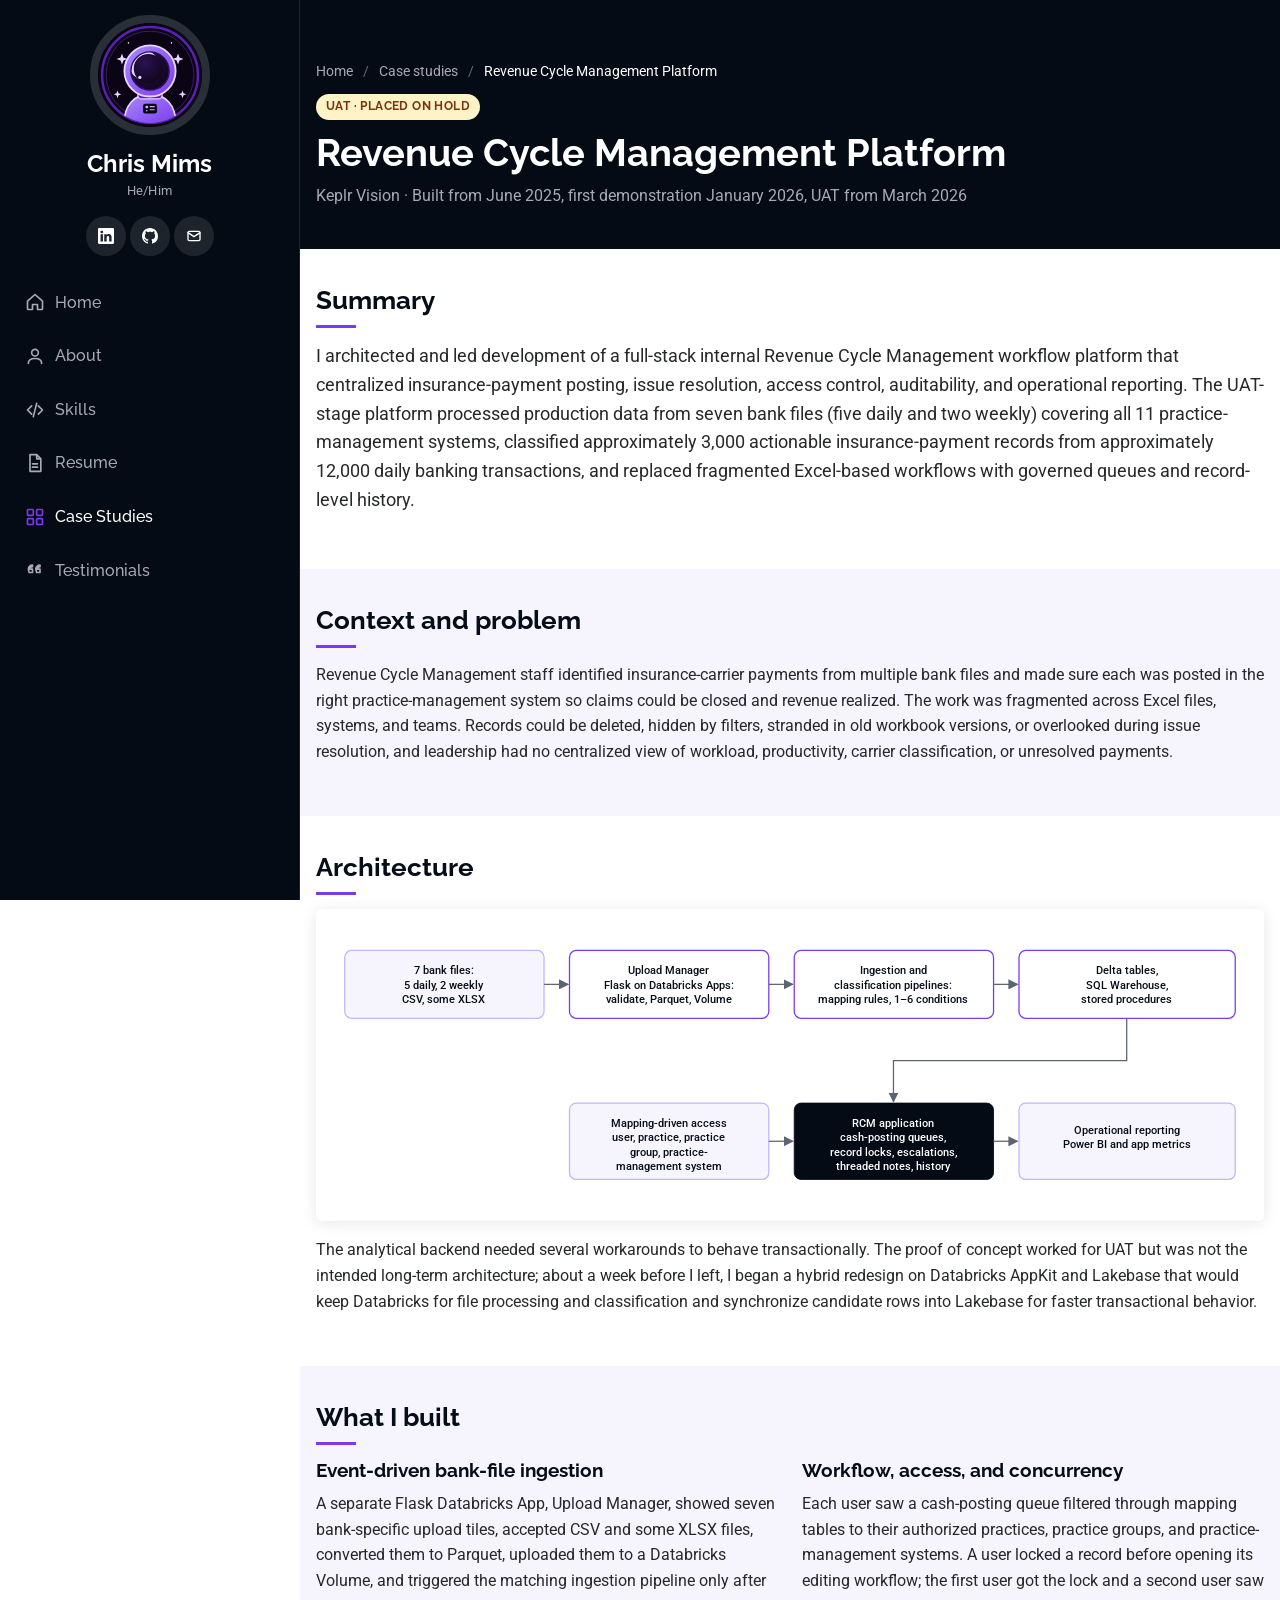
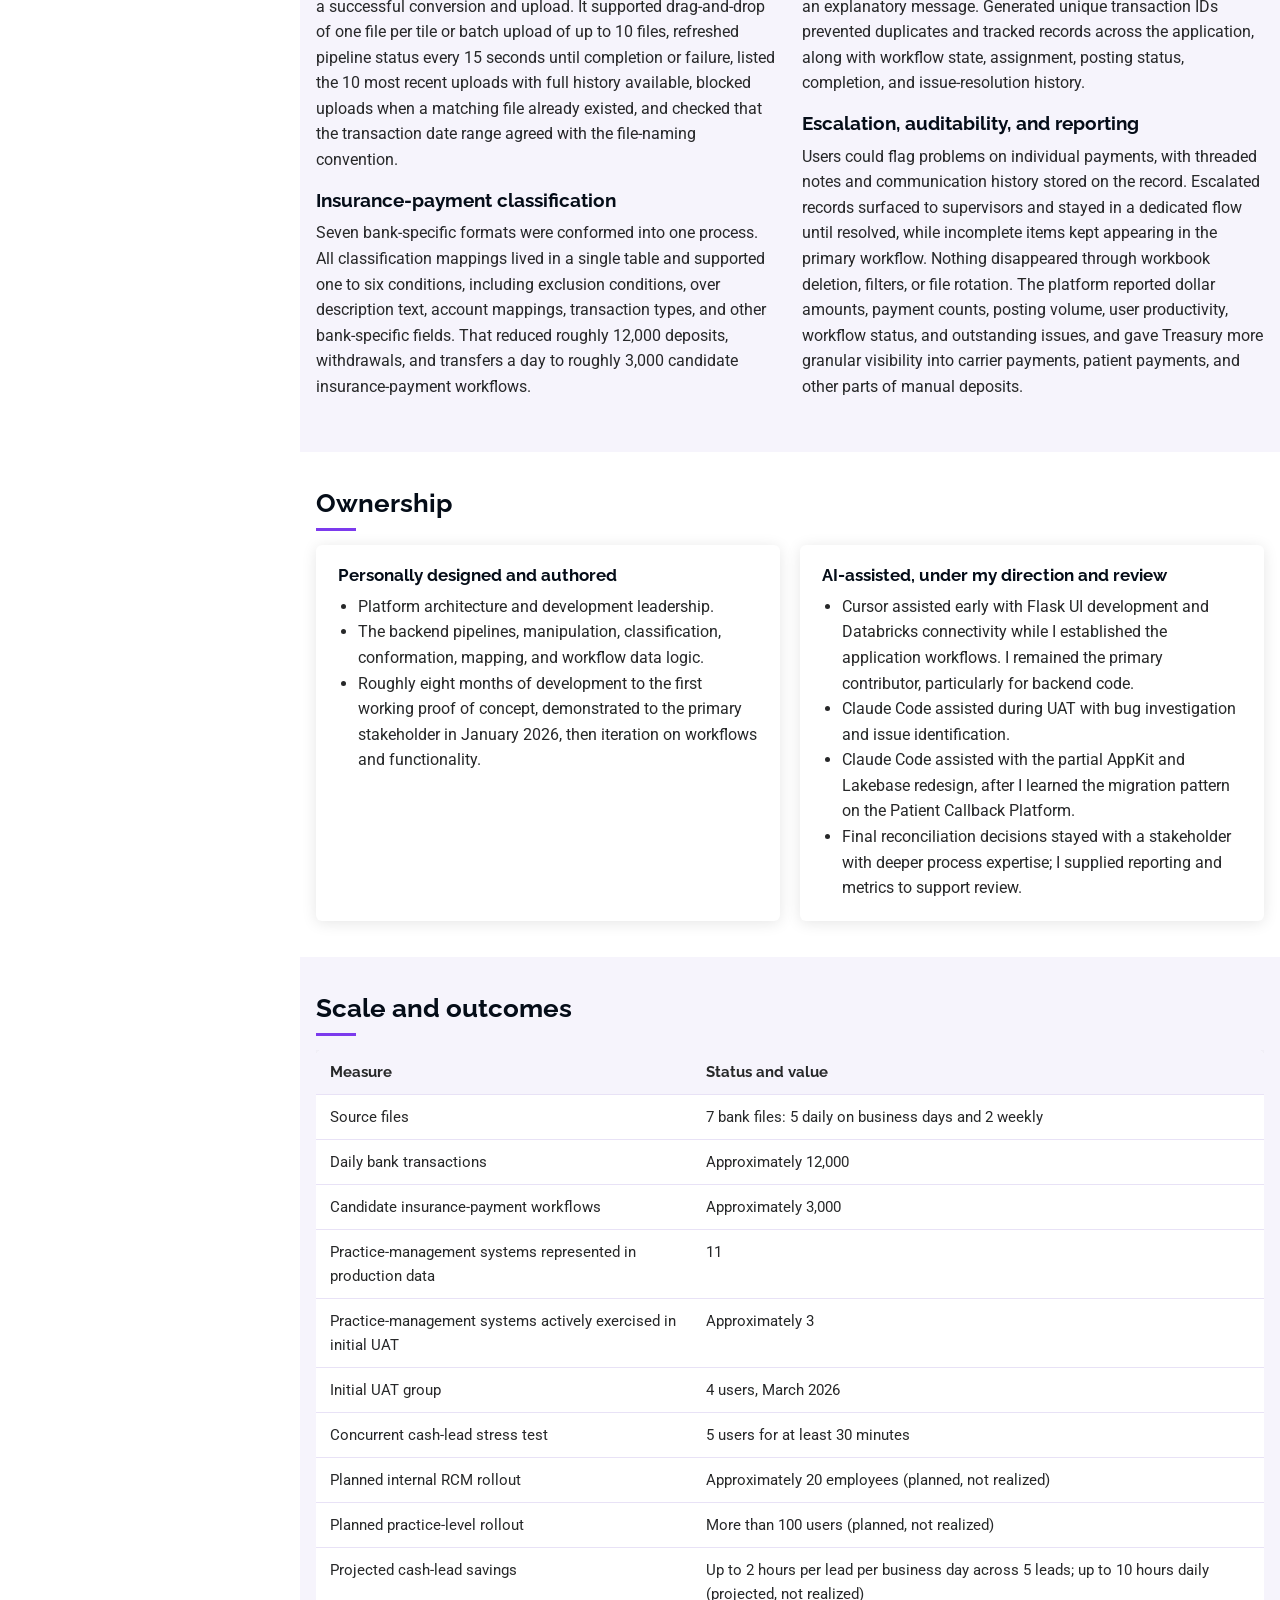
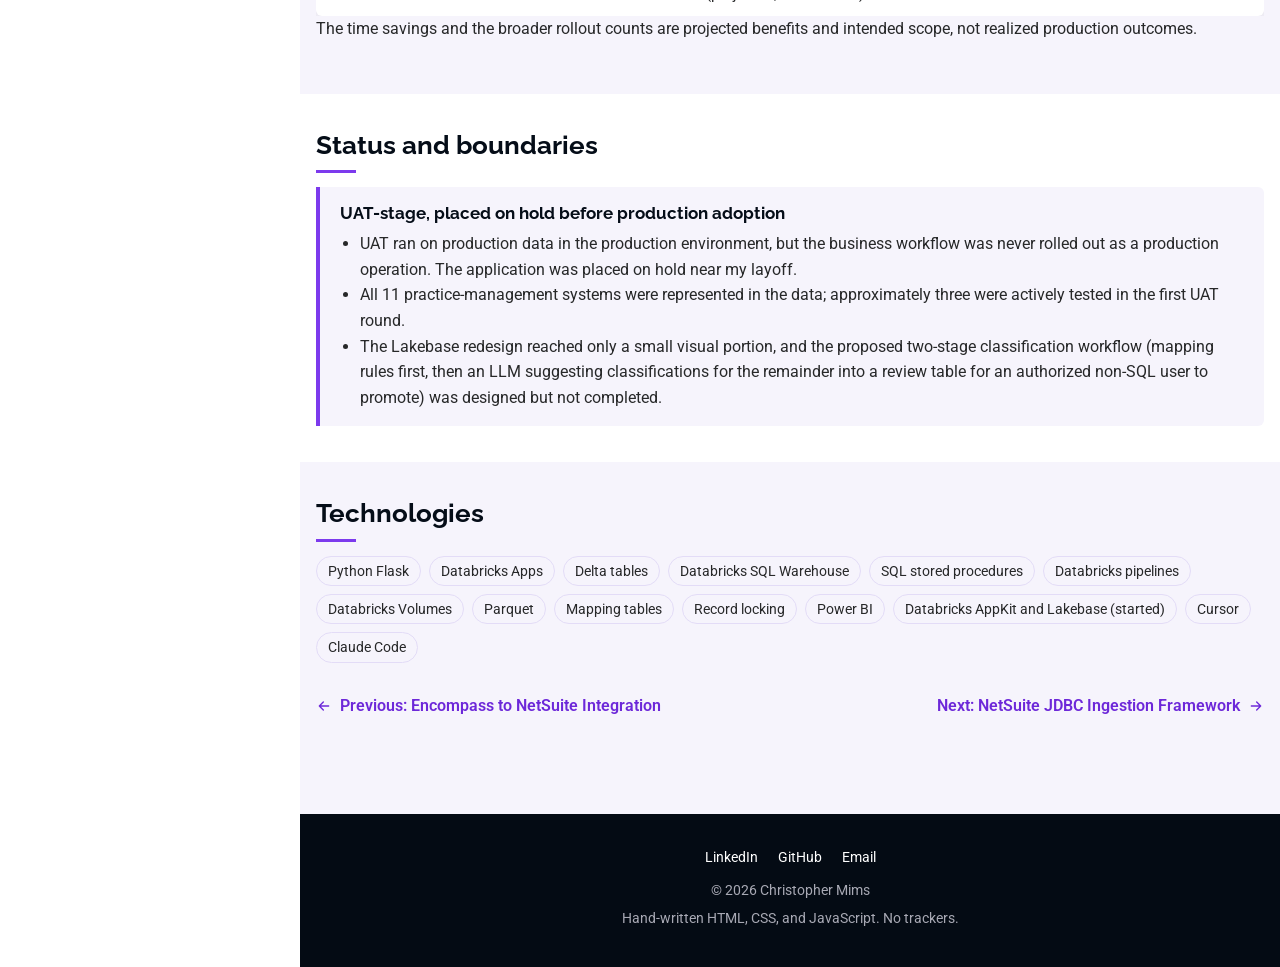
==== commit 4de406a2: "Switch the accent palette to purple and refine the RCM bank-file detail Replace the template blue wi" ====
--- a/case-studies/revenue-cycle-management-platform.html
+++ b/case-studies/revenue-cycle-management-platform.html
@@ -81,7 +81,7 @@
   <section>
     <div class="container">
       <h2>Summary</h2>
-      <p class="summary">I architected and led development of a full-stack internal Revenue Cycle Management workflow platform that centralized insurance-payment posting, issue resolution, access control, auditability, and operational reporting. The UAT-stage platform processed production data from seven daily bank files covering all 11 practice-management systems, classified approximately 3,000 actionable insurance-payment records from approximately 12,000 daily banking transactions, and replaced fragmented Excel-based workflows with governed queues and record-level history.</p>
+      <p class="summary">I architected and led development of a full-stack internal Revenue Cycle Management workflow platform that centralized insurance-payment posting, issue resolution, access control, auditability, and operational reporting. The UAT-stage platform processed production data from seven bank files (five daily and two weekly) covering all 11 practice-management systems, classified approximately 3,000 actionable insurance-payment records from approximately 12,000 daily banking transactions, and replaced fragmented Excel-based workflows with governed queues and record-level history.</p>
     </div>
   </section>
 
@@ -98,11 +98,11 @@
       <div class="diagram">
         <svg viewBox="0 0 1080 330" role="img" aria-labelledby="d-title d-desc">
           <title id="d-title">Revenue Cycle Management platform architecture</title>
-          <desc id="d-desc">Seven daily bank files are uploaded through a Flask Upload Manager on Databricks Apps that validates them, converts them to Parquet, stores them in a Databricks Volume, and triggers ingestion. Pipelines classify transactions with centralized mapping rules into Delta tables served through a SQL Warehouse and stored procedures. The RCM application presents cash-posting queues with record locks, escalations, and threaded notes, filtered by mapping-driven access, and feeds operational reporting.</desc>
+          <desc id="d-desc">Seven bank files, five daily and two weekly, are uploaded through a Flask Upload Manager on Databricks Apps that validates them, converts them to Parquet, stores them in a Databricks Volume, and triggers ingestion. Pipelines classify transactions with centralized mapping rules into Delta tables served through a SQL Warehouse and stored procedures. The RCM application presents cash-posting queues with record locks, escalations, and threaded notes, filtered by mapping-driven access, and feeds operational reporting.</desc>
           <defs><marker id="arrowhead" markerWidth="8" markerHeight="8" refX="7" refY="4" orient="auto"><path d="M0 0L8 4 0 8z" fill="#5c6672"/></marker></defs>
           <g>
             <rect class="box-soft" x="15" y="30" width="235" height="80" rx="8"/>
-            <text class="label" x="132" y="58" text-anchor="middle"><tspan x="132">7 bank files per</tspan><tspan x="132" dy="17">business day</tspan><tspan x="132" dy="17">CSV, some XLSX</tspan></text>
+            <text class="label" x="132" y="58" text-anchor="middle"><tspan x="132">7 bank files:</tspan><tspan x="132" dy="17">5 daily, 2 weekly</tspan><tspan x="132" dy="17">CSV, some XLSX</tspan></text>
             <rect class="box" x="280" y="30" width="235" height="80" rx="8"/>
             <text class="label" x="397" y="58" text-anchor="middle"><tspan x="397">Upload Manager</tspan><tspan x="397" dy="17">Flask on Databricks Apps:</tspan><tspan x="397" dy="17">validate, Parquet, Volume</tspan></text>
             <rect class="box" x="545" y="30" width="235" height="80" rx="8"/>
@@ -180,7 +180,7 @@
         <table>
           <thead><tr><th scope="col">Measure</th><th scope="col">Status and value</th></tr></thead>
           <tbody>
-            <tr><td>Daily source files</td><td>7 bank files on business days</td></tr>
+            <tr><td>Source files</td><td>7 bank files: 5 daily on business days and 2 weekly</td></tr>
             <tr><td>Daily bank transactions</td><td>Approximately 12,000</td></tr>
             <tr><td>Candidate insurance-payment workflows</td><td>Approximately 3,000</td></tr>
             <tr><td>Practice-management systems represented in production data</td><td>11</td></tr>
--- a/assets/css/style.css
+++ b/assets/css/style.css
@@ -6,15 +6,15 @@
   --font-heading: "Raleway", "Roboto", system-ui, sans-serif;
 
   --bg: #ffffff;
-  --bg-light: #f4fafd;
+  --bg-light: #f6f4fc;
   --bg-dark: #040b14;
   --surface: #ffffff;
   --surface-dark: #151f2b;
   --text: #272829;
   --muted: #5c6672;
   --heading: #050d18;
-  --accent: #149ddd;        /* decorative: borders, icons, badges */
-  --link: #0b6fa4;          /* text links: AA contrast on white */
+  --accent: #7c3aed;        /* decorative: borders, icons, badges */
+  --link: #6d28d9;          /* text links: AA contrast on white */
   --nav: #a8a9b4;
   --nav-hover: #ffffff;
   --contrast: #ffffff;
@@ -106,7 +106,7 @@
   background: var(--accent); color: var(--contrast); font-size: 22px;
   display: flex; align-items: center; justify-content: center;
 }
-.nav-toggle:hover { background: #2fabe4; }
+.nav-toggle:hover { background: #8b5cf6; }
 .nav-toggle .icon--close { display: none; }
 .nav-toggle[aria-expanded="true"] .icon--open { display: none; }
 .nav-toggle[aria-expanded="true"] .icon--close { display: block; }
@@ -142,7 +142,7 @@
 .hero .container { position: relative; z-index: 3; }
 .hero h1 { margin: 0; font-size: 64px; font-weight: 700; color: var(--contrast); }
 .hero p { margin: 5px 0 0; font-size: 26px; }
-.hero .typed { letter-spacing: 1px; border-bottom: 2px solid var(--accent); }
+.hero .typed { letter-spacing: 1px; border-bottom: 2px solid var(--violet); }
 .hero .typed-cursor { color: var(--lavender); }
 .hero .hero-links { margin-top: 28px; display: flex; gap: 12px; flex-wrap: wrap; }
 .btn {
@@ -150,7 +150,7 @@
   font-family: var(--font-heading); font-weight: 600; font-size: 15px; transition: 0.3s;
 }
 .btn-primary { background: var(--accent); color: var(--contrast); }
-.btn-primary:hover { background: #2fabe4; text-decoration: none; }
+.btn-primary:hover { background: #8b5cf6; text-decoration: none; }
 .btn-ghost { border: 2px solid rgba(255, 255, 255, 0.5); color: var(--contrast); }
 .btn-ghost:hover { border-color: var(--contrast); text-decoration: none; }
 
@@ -175,10 +175,10 @@
 .skill-group h3 { font-size: 17px; font-weight: 700; margin-bottom: 10px; }
 .chips { list-style: none; padding: 0; margin: 0; display: flex; flex-wrap: wrap; gap: 8px; }
 .chips li {
-  background: var(--bg-light); border: 1px solid #d8e7f0; border-radius: 999px;
+  background: var(--bg-light); border: 1px solid #e3dcf7; border-radius: 999px;
   padding: 3px 11px; font-size: 14px; color: var(--text);
 }
-.skill-group .chips li { background: #f0f7fb; }
+.skill-group .chips li { background: #f3effc; }
 @media (min-width: 768px) { .skills-grid { grid-template-columns: 1fr 1fr; } }
 
 /* ---------- resume ---------- */
@@ -242,7 +242,7 @@
   content: ""; position: absolute; bottom: -20px; left: calc(50% - 20px); width: 0; height: 0;
   border-top: 20px solid var(--surface); border-left: 20px solid transparent; border-right: 20px solid transparent;
 }
-.testimonial blockquote .icon { color: #9ccdea; font-size: 26px; }
+.testimonial blockquote .icon { color: #c4b5fd; font-size: 26px; }
 .testimonial blockquote p { margin: 0; display: inline; }
 .testimonial img { width: 90px; height: 90px; object-fit: contain; margin: 0 auto 10px; border-radius: 12px; background: #fff; padding: 6px; box-shadow: var(--shadow); }
 .testimonial img.round { border-radius: 50%; }
@@ -273,7 +273,7 @@
 .cs .diagram { background: var(--surface); border-radius: var(--radius); box-shadow: var(--shadow); padding: 16px; margin-bottom: 1em; }
 .cs .diagram svg { width: 100%; height: auto; display: block; }
 .cs table { font-size: 15px; background: var(--surface); box-shadow: var(--shadow); border-radius: var(--radius); overflow: hidden; }
-.cs th, .cs td { text-align: left; padding: 10px 14px; border-bottom: 1px solid #e3edf3; vertical-align: top; }
+.cs th, .cs td { text-align: left; padding: 10px 14px; border-bottom: 1px solid #e8e2f6; vertical-align: top; }
 .cs th { background: var(--bg-light); font-family: var(--font-heading); font-weight: 700; }
 .cs tr:last-child td { border-bottom: 0; }
 .cs .table-wrap { overflow-x: auto; }
@@ -302,7 +302,7 @@
 .diagram text { font-family: var(--font-body); }
 .diagram .box { fill: #ffffff; stroke: var(--accent); stroke-width: 1.5; }
 .diagram .box-dark { fill: var(--bg-dark); stroke: var(--bg-dark); }
-.diagram .box-soft { fill: var(--bg-light); stroke: #9ccdea; stroke-width: 1.5; }
+.diagram .box-soft { fill: var(--bg-light); stroke: #c4b5fd; stroke-width: 1.5; }
 .diagram .label { font-size: 13px; fill: var(--heading); font-weight: 500; }
 .diagram .label-light { font-size: 13px; fill: #ffffff; font-weight: 500; }
 .diagram .note { font-size: 11.5px; fill: var(--muted); }
